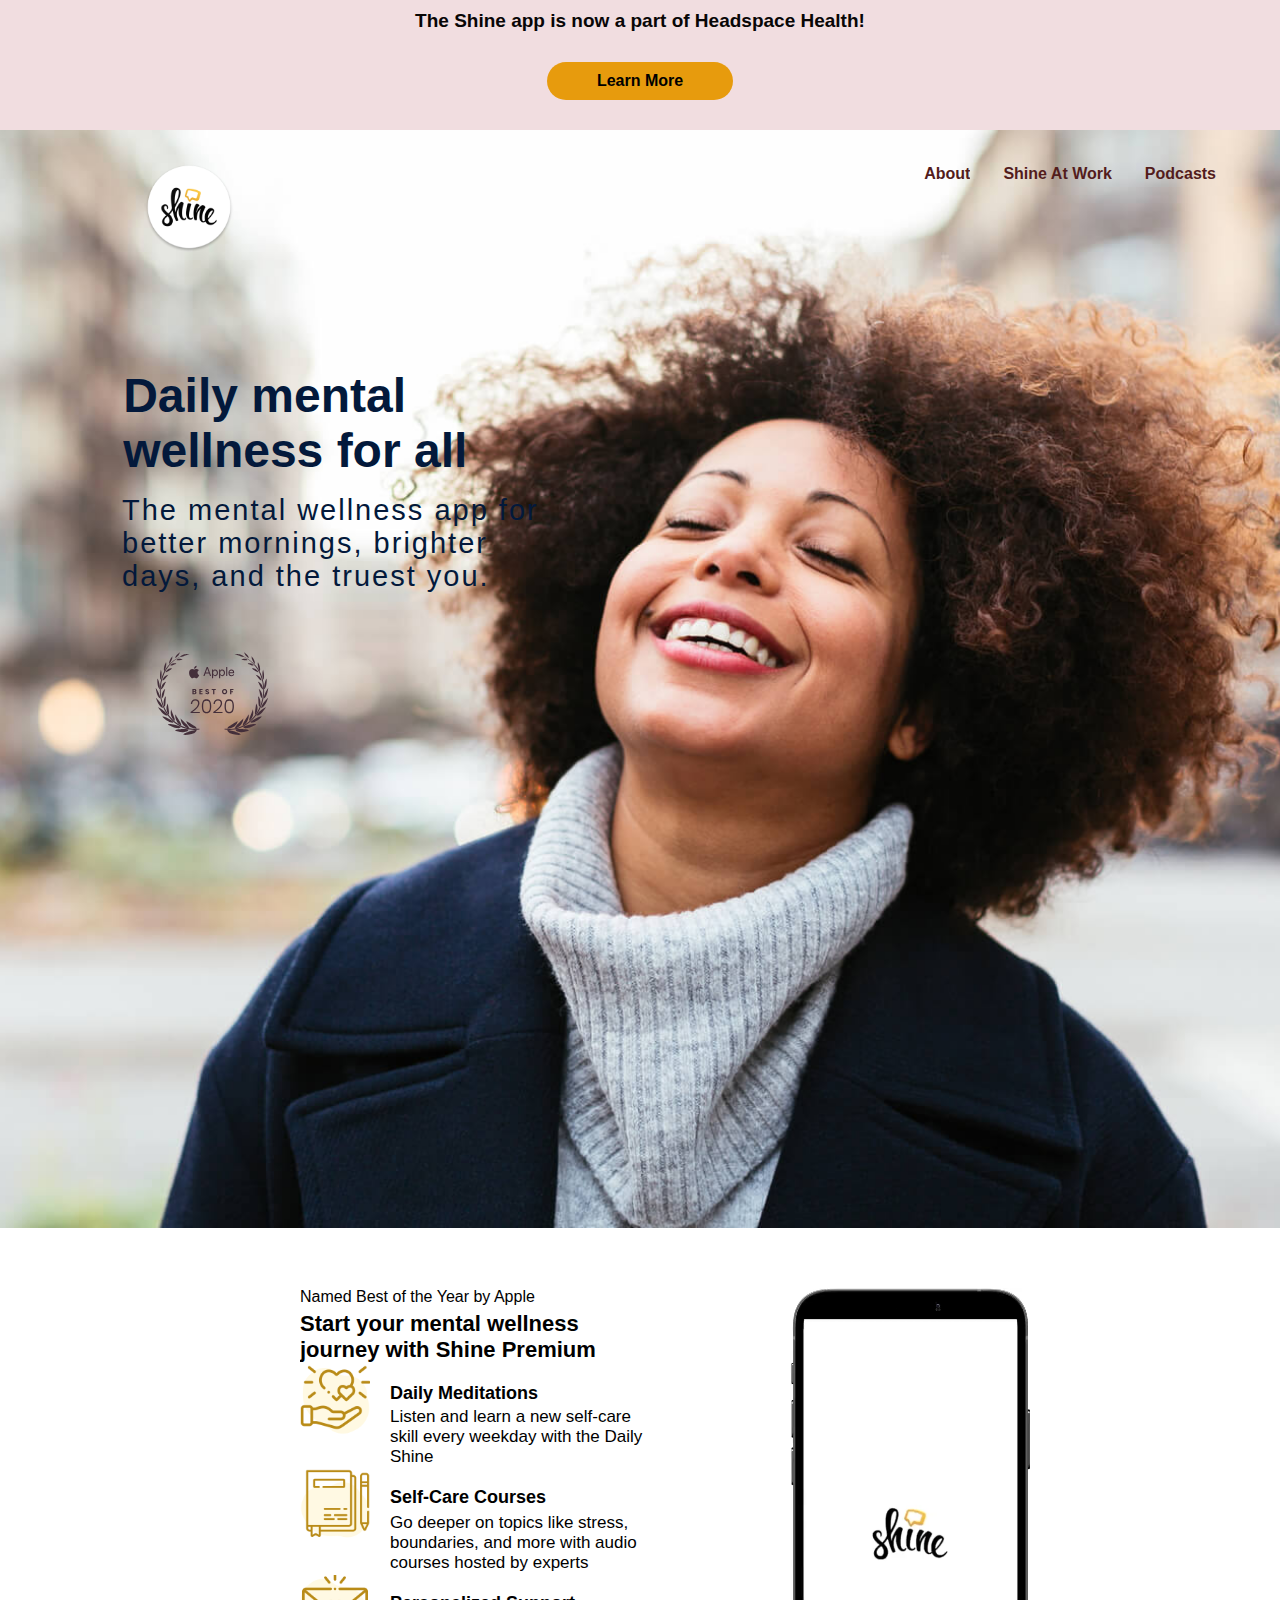
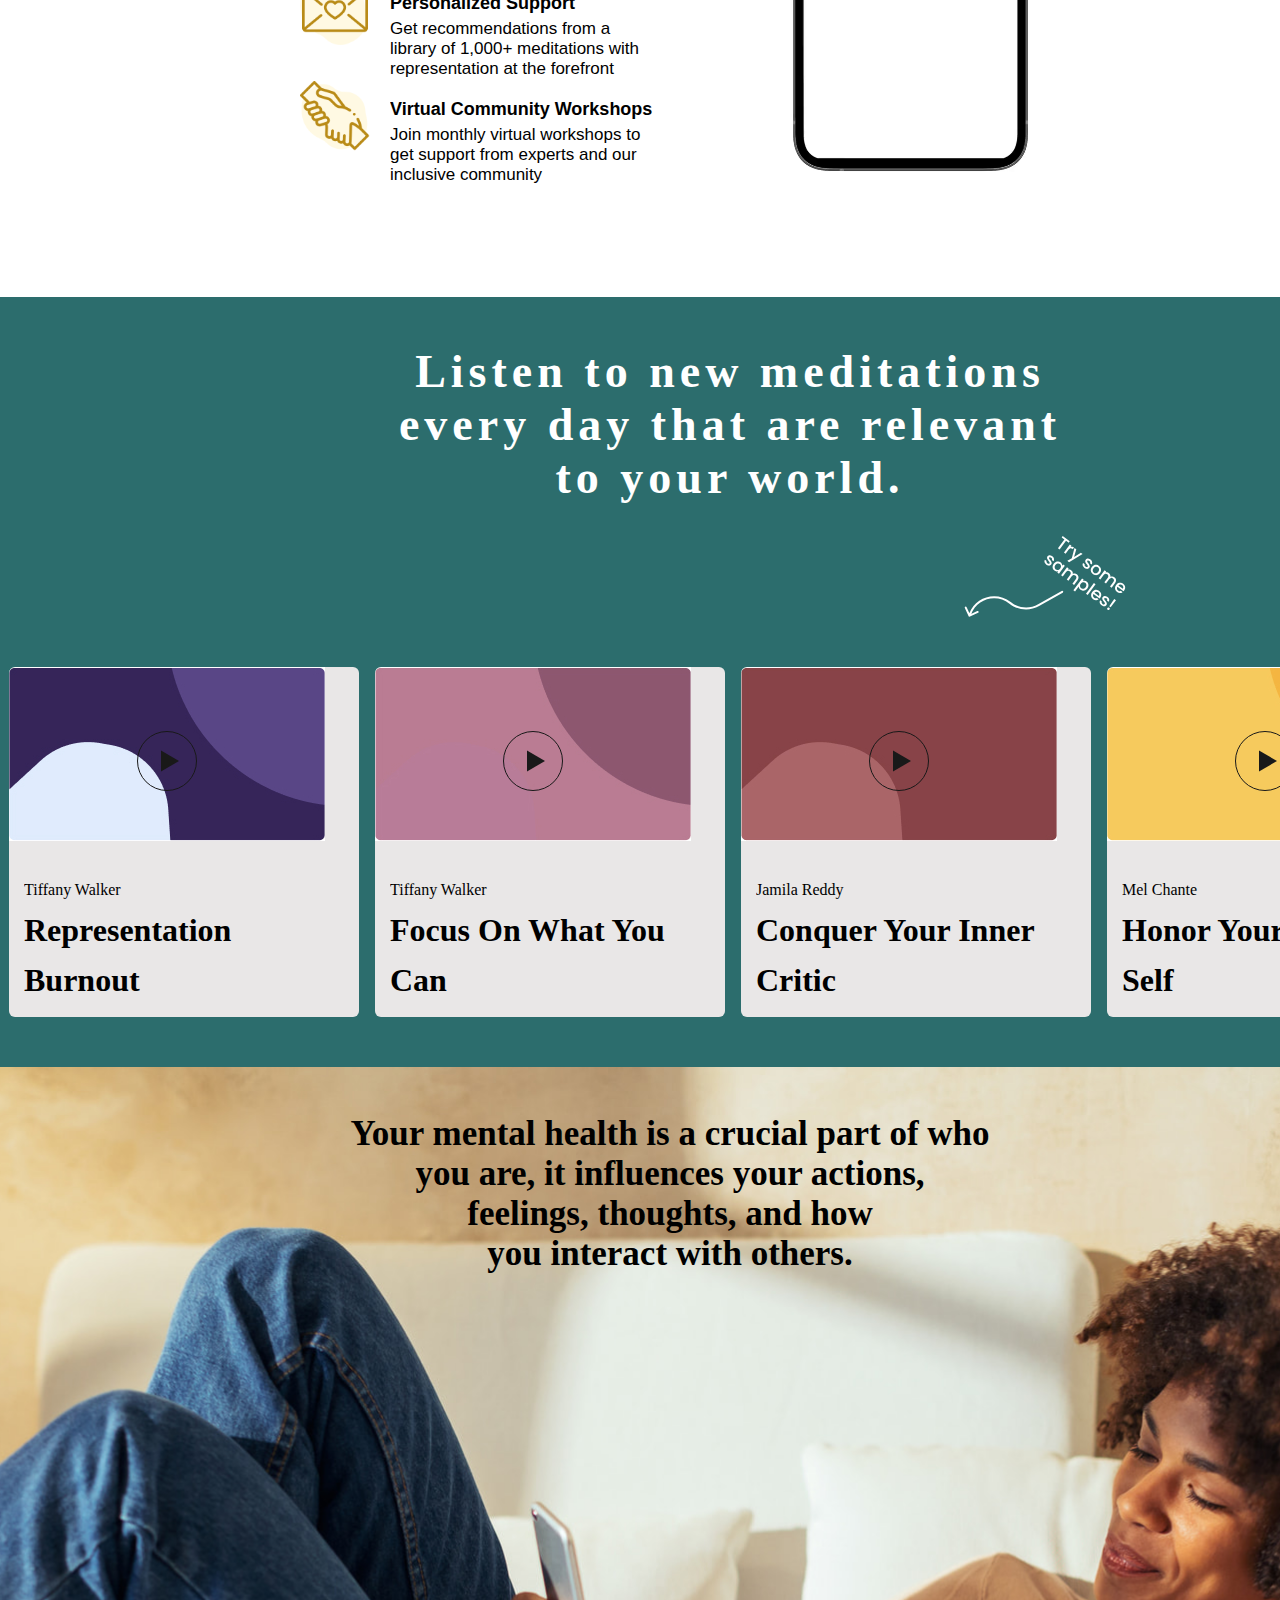
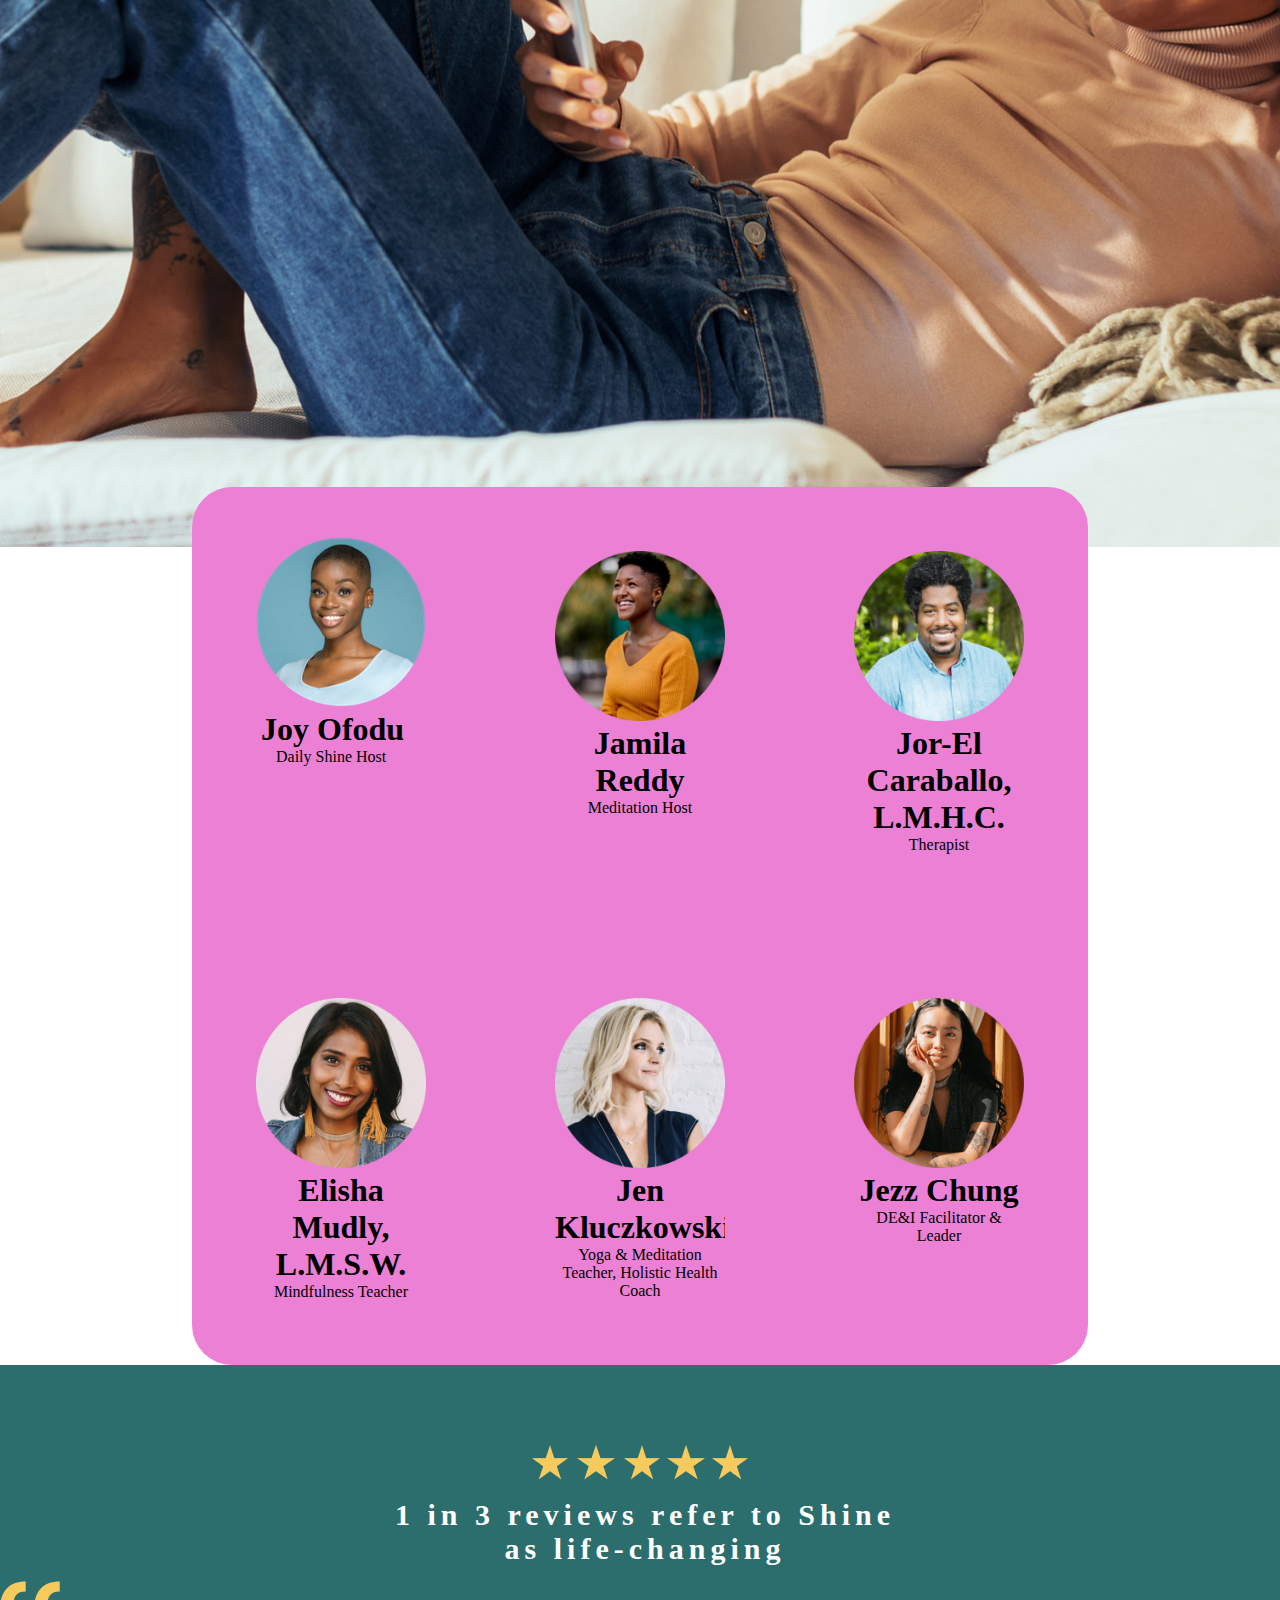
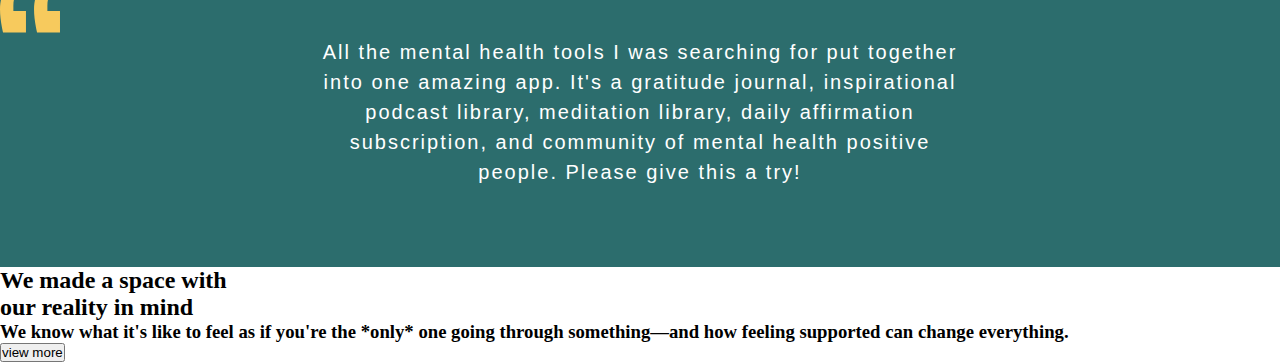
==== index.html @ decebd15 "Original Mental Wellbeing" ====
<!DOCTYPE html>
<html lang="en">

<head>
    <meta charset="UTF-8">
    <meta name="viewport" content="width=device-width, initial-scale=1.0">

    <link rel="stylesheet" href="./css/style.css">
    <link rel="stylesheet" href="https://cdnjs.cloudflare.com/ajax/libs/font-awesome/6.5.2/css/all.min.css"
        integrity="sha512-SnH5WK+bZxgPHs44uWIX+LLJAJ9/2PkPKZ5QiAj6Ta86w+fsb2TkcmfRyVX3pBnMFcV7oQPJkl9QevSCWr3W6A=="
        crossorigin="anonymous" referrerpolicy="no-referrer" />
    <title>ERASMOS</title>
</head>

<body>

    <div>
        <div>


            <header class="header-container">
                <div>
                    <h3 class="tittle">The Shine app is now a part of Headspace Health!</h3>

                    <div id="hdbutton">
                        <button><a href="https://advice.theshineapp.com/articles/shine-headspace-health/"></a>Learn More</a></button>
                    </div>


                </div>

            </header>


        </div>

        <section class="section1bkgrd">

            <div>

                <nav class="navlink">

                    <a href id="logo"><img width="90" src="./img/shine.png" alt=""></a>

                    <ul class="menulinks">
                        <li><a href="" class="menuitem">About</a></li>
                        <li><a href="" class="menuitem">Shine At Work</a></li>
                        <li><a href="" class="menuitem">Podcasts</a></li>
                    </ul>

                </nav>


                <div>

                    <div id="sec1hdtxt">
                        <h2>
                            Daily mental wellness for all
                        </h2>

                        <p id="sec1ptxt">
                            The mental wellness app for <br> better mornings, brighter <br> days, and the truest you.
                        </p>

                    </div>

                    <div class="awardimg">

                        <img width="120" src="./img/apple-best-of-2020.be8d5e79.svg" alt="">

                    </div>

                </div>


            </div>

        </section>

        <section class="section-2">

            <div>

                <div class="apploopvid"><video width="240" src="./clpis/appDemo_DailyShine.388822cc.mp4"></video>
                </div>

                <div class="sec2txt">

                    <p id="sec2ptxt">Named Best of the Year by Apple</p>
                    <h1 id="sec2hd1txt">Start your mental wellness journey with Shine Premium</h1>

                    <div>
                        <div id="medimg"><img width="70" src="./img/meditation.80ed3ff4.png" alt=""></div>

                        <h1 id="medhdtxt">Daily Meditations</h1>
                        <p id="medptxt">Listen and learn a new self-care skill every weekday with the Daily Shine
                        </p>
                    </div>

                    <div>
                        <div id="selfimg"><img width="70" src="./img/download.png" alt=""></div>

                        <h1 id="selfhdtxt">Self-Care Courses</h1>
                        <p id="selfptxt">Go deeper on topics like stress, boundaries, and more with audio courses
                            hosted by experts</p>
                    </div>

                    <div>
                        <div id="persimg"><img width="70" src="./img/download (1).png" alt=""></div>

                        <h1 id="pershdtxt">Personalized Support</h1>
                        <p id="persptxt">Get recommendations from a library of 1,000+ meditations with
                            representation at the forefront</p>
                    </div>

                    <div>
                        <div id="commimg"><img width="70" src="./img/community-icon.f0602545.png" alt=""></div>

                        <h1 id="commhdtxt">Virtual Community Workshops</h1>
                        <p id="commptxt">Join monthly virtual workshops to get support from experts and our
                            inclusive community</p>
                    </div>

                </div>

            </div>

        </section>

        <section class="background">

            <div id="sec3hdtxt">
                <h1>Listen to new meditations every day that are relevant to your world.</h1>
            </div>

            <div id="arrowimg">
                <img src="./img/library-sample-arrow.c578ee2b.svg" alt="">
            </div>

            <div class="playerbox">


                <div id="box1">


                    <a href=""><img src="./img/play-button.c9796f8a.svg" alt=""></a>

                    <p id="box1p">Tiffany Walker</p>
                    <h1 id="box1hd">Representation Burnout</h1>
                </div>

                <div id="box2">
                    <a href=""><img src="./img/play-button.c9796f8a.svg" alt=""></a>

                    <p id="box2p">Tiffany Walker</p>
                    <h1 id="box2hd">Focus On What You Can <br> Control</h1>
                </div>

                <div id="box3">
                    <a href=""><img src="./img/play-button.c9796f8a.svg" alt=""></a>

                    <p id="box3p">Jamila Reddy</p>
                    <h1 id="box3hd">Conquer Your Inner Critic</h1>
                </div>

                <div id="box4">
                    <a href=""><img src="./img/play-button.c9796f8a.svg" alt=""></a>

                    <p id="box4p">Mel Chante</p>
                    <h1 id="box4hd">Honor Your Whole Self</h1>
                </div>

            </div>

        </section>


        <section class="sec5backcolor">

            <div>
                <h2>Your mental health is a crucial part of who <br>you are, it influences your actions, <br>feelings,
                    thoughts, and how <br>you interact with others.</h2>

            </div>


        </section>

        <div class="teacher-container">

            <div class="teachersub-container">

                <div id="Joy">
                    <img class="joyimg" width="170" src="./img/Shine _ Calm Anxiety & Stress_files/joy.81050911.png" alt="">
                    <h1 class="joyname">Joy Ofodu</h1>
                    <p class="joyposi">Daily Shine Host</p>
                </div>

                <div id="Jamila">
                    <img class="jamilaimg" width="170" src="./img/Shine _ Calm Anxiety & Stress_files/jamila.f13e5572.png"
                        alt="">
                    <h1 class="jamilaname">Jamila Reddy</h1>
                    <p class="jamilaposi">Meditation Host</p>
                </div>

                <div id="Jor">
                    <img class="jorimg" width="170" src="./img/Shine _ Calm Anxiety & Stress_files/jor.ecbe910b.png" alt="">
                    <h1 class="jorname">Jor-El Caraballo, L.M.H.C.</h1>
                    <p class="jorposi">Therapist</p>
                </div>

                <div id="Eli">
                    <img class="eliimg" width="170" src="./img/Shine _ Calm Anxiety & Stress_files/elisha.071a3d07.png"
                        alt="">
                    <h1 class="eliname">Elisha Mudly, L.M.S.W.</h1>
                    <p class="eliosi">Mindfulness Teacher</p>
                </div>

                <div id="Jen">
                    <img class="jenimg" width="170" src="./img/Shine _ Calm Anxiety & Stress_files/jen.3a113cab.png" alt="">
                    <h1 class="jenname">Jen Kluczkowski</h1>
                    <p class="jenposi">Yoga & Meditation Teacher, Holistic Health Coach</p>
                </div>

                <div id="Jezz">
                    <img class="jezzimg" width="170" src="./img/Shine _ Calm Anxiety & Stress_files/jezz.561d1533.png"
                        alt="">
                    <h1 class="jezzname">Jezz Chung</h1>
                    <p class="jezzposi">DE&I Facilitator & Leader</p>
                </div>
            </div>



        </div>


        <section class="bkgrdsec6">
            <div>
                <div class="fivestarimg"><img src="./img/5 star.png" alt=""></div>
                <div>
                    <h1 class="reviewhd">1 in 3 reviews refer to Shine as life-changing</h1>
                    <div class="quoteimg"><img width="60" src="./img/quote.622a71d5.svg" alt=""></div>
                    <p class="reviewquote">All the mental health tools I was searching for put together <br>into one amazing
                        app. It's a gratitude journal, inspirational <br>podcast library, meditation library, daily
                        affirmation
                        <br>subscription, and community of mental health positive <br>people. Please give this a try!</p>
                </div>
            </div>
        </section>


        <section class="sec7">
            <div>
                <h2>
                    We made a space with <br> our reality in mind
                </h2>
                <h3>
                    We know what it's like to feel as if you're the *only* one going through something—and how feeling
                    supported can change everything.
                </h3>
            </div>

        </section>

    </div>
    <div class="">
        <button class="aboutbutton" id="btn-btn">view more</button>
    </div>

</body>

</html>
---- css/style.css ----
* {
  margin: 0;
  padding: 0;
  box-sizing: border-box;
  overflow-x: hidden;
}


.header-container {
  padding: 2rem 20rem;
  text-align: center;

}



.header-container {
  background-color: rgb(241, 221, 224);
  padding-bottom: 30px;
  padding-top: 10px;
}

.header-container h3 {
  font-family: arial;
  font-size: 19px;
  padding-bottom: 30px;
  color: rgb(8, 6, 6);
  text-decoration: none;
  
}

.header-container button {
  border-radius: 20px;
  padding-left: 50px;
  padding-right: 50px;
  padding-top: 10px;
  padding-bottom: 10px;
  font-size: 15px;
  text-decoration: none;
  font-size: medium;
  text-decoration: none;
  border: none;
  font-weight: bold;
  background-color: rgb(231, 155, 13);
}





.section1bkgrd {
  background-image: url(../img/smilelady.jpg);
  background-repeat: no-repeat;
  background-size: cover;
  background-position: center;
  padding-left: 2rem;
  padding-right: 4rem;
  height: 122vh;
}

nav {
  display: flex;
  justify-content: space-between;
  align-items: center;
  justify-content: space-between;

}

.menulinks {
  display: flex;
  list-style: none;
  justify-content: space-evenly;
  align-items: center;
  gap: 33px;
  padding-bottom: 70px;
  font-family: Arial, Helvetica, sans-serif;
  font-size: 16px;
}


.menuitem {
  text-decoration: none;
  color: rgb(83, 28, 28);
  font-weight: 690;

}

#logo {
  padding: 2rem 7rem;
}

#sec1hdtxt h2 {
  padding-top: 5rem;
  width: 350px;
  margin-left: 5.7rem;
  font-size: 3rem;
  font-family: Arial, Helvetica, sans-serif;
  color: rgb(3, 25, 59);
}

#sec1ptxt {
  font-family: Arial, Helvetica, sans-serif;
  color: rgb(3, 25, 59);
  margin-left: 90px;
  width: 510px;
  padding-top: 1rem;
  font-size: 29px;
  letter-spacing: 2px;
}

.awardimg {
  margin-left: 120px;
  margin-top: 40px;
  padding-top: 18px;
}

#sec2ptxt {
  font-family: arial;
  margin-left: 300px;
  padding-top: 60px;
}

#sec2hd1txt {
  font-family: arial;
  font-size: 22px;
  margin-left: 300px;
  display: flex;
  flex-direction: column;
  width: 300px;
  margin-top: 5px;
}

#medimg {
  margin-left: 300px;
  margin-top: 2px;
  float: left;
}

#medhdtxt {
  margin-top: 20px;
  margin-left: 390px;
  display: flex;
  flex-direction: column;
  font-family: arial;
  font-size: 18px;
}

#medptxt {
  margin-left: 390px;
  display: flex;
  flex-direction: column;
  font-family: arial;
  font-size: 17px;
  width: 270px;
  margin-top: 3px;
}

#selfimg {
  margin-left: 300px;
  margin-top: 2px;
  float: left;
}

#selfhdtxt {
  margin-top: 20px;
  margin-left: 390px;
  display: flex;
  flex-direction: column;
  font-family: arial;
  font-size: 18px;
}

#selfptxt {
  margin-left: 390px;
  display: flex;
  flex-direction: column;
  font-family: arial;
  font-size: 17px;
  width: 270px;
  margin-top: 5px;
}

#persimg {
  margin-left: 300px;
  margin-top: 2px;
  float: left;
}

#pershdtxt {
  margin-top: 20px;
  margin-left: 390px;
  display: flex;
  flex-direction: column;
  font-family: arial;
  font-size: 18px;
}

#persptxt {
  margin-left: 390px;
  display: flex;
  flex-direction: column;
  font-family: arial;
  font-size: 17px;
  width: 270px;
  margin-top: 5px;
}

#commimg {
  margin-left: 300px;
  margin-top: 2px;
  float: left;
}


#commhdtxt {
  margin-top: 20px;
  margin-left: 390px;
  display: flex;
  flex-direction: column;
  font-family: arial;
  font-size: 18px;
}

#commptxt {
  margin-left: 390px;
  display: flex;
  flex-direction: column;
  font-family: arial;
  font-size: 17px;
  width: 270px;
  margin-top: 5px;
  padding-bottom: 7rem;
}

.apploopvid {
  float: right;
  margin-right: 250px;
  height: 570px;
  align-self: center;
  object-fit: contain;
  overflow: visible;
  padding-top: 60px;
}

#sec3hdtxt {
  display: flex;
  justify-content: center;
  align-items: center;
  text-align: center;
  padding: 15px;
  font-family: calibri;
  color: white;
  font-size: 23px;
  width: 720px;
  margin-left: 370px;
  letter-spacing: 5px;
  padding-top: 3rem;
  text-rendering: optimizeLegibility;
}


.background {
  color: brown;
  background-color: rgb(44, 109, 109);
}

#arrowimg {
  margin-left: 60rem;
  align-self: flex-end;
}

.playerbox {
  display: flex;
  justify-content: center;
  gap: 15px;
  height: auto;
  margin-top: 10px;
  padding-right: 35px;
  padding-bottom: 3rem;
  width: 1500px;
  height: 400px;
}

/* .playerbox img{
    padding: 1px 12px;
    padding-top: 10px;
  } */

#box1 {
  width: 350px;
  height: 350px;
  background: rgb(233, 231, 231);
  background-image: url('../img/track-purple.196d4fba.jpg');
  background-repeat: no-repeat;
  color: black;
  margin-left: 1px;
  border-radius: 6px;
  box-shadow: 0px, 2px, 4px rgba(0, 0, 0.3);
  padding-right: 2rem;
  padding-top: 4rem;
}

#box1 a {
  padding: 8rem;
}

#box1p {
  line-height: 30px;
  padding-top: 5rem;
  margin-left: 15px;
}


#box1hd {
  line-height: 50px;
  margin-left: 15px;
}

#box2 {
  width: 350px;
  height: 350px;
  background: rgb(233, 231, 231);
  background-image: url('../img/download\ v.jfif');
  background-repeat: no-repeat;
  color: black;
  margin-left: 1px;
  border-radius: 6px;
  box-shadow: 0px, 2px, 4px rgba(0, 0, 0.3);
  padding-right: 2rem;
  padding-top: 4rem;

}

#box2 a {
  padding: 8rem;
}

#box2p {
  line-height: 30px;
  margin-left: 15px;
  padding-top: 5rem;
}

#box2hd {
  line-height: 50px;
  margin-left: 15px;
}

#box3 {
  width: 350px;
  height: 350px;
  background: rgb(233, 231, 231);
  background-image: url('../img/box3.jfif');
  background-repeat: no-repeat;
  color: black;
  margin-left: 1px;
  border-radius: 6px;
  box-shadow: 0px, 2px, 4px rgba(0, 0, 0.3);
  padding-right: 2rem;
  padding-top: 4rem;

}

#box3 a {
  padding: 8rem;
}

#box3p {
  line-height: 30px;
  margin-left: 15px;
  padding-top: 5rem;
}

#box3hd {
  line-height: 50px;
  margin-left: 15px;
}

#box4 {
  width: 350px;
  height: 350px;
  background: rgb(233, 231, 231);
  background-image: url('../img/box4.jfif');
  background-repeat: no-repeat;
  color: black;
  margin-left: 1px;
  border-radius: 6px;
  box-shadow: 0px, 2px, 4px rgba(0, 0, 0.3);
  padding-right: 2rem;
  padding-top: 4rem;

}

#box4 a {
  padding: 8rem;
}

#box4p {
  line-height: 30px;
  margin-left: 15px;
  padding-top: 5rem;
}

#box4hd {
  line-height: 50px;
  margin-left: 15px;
}

#backgroundimg {
  /* height: 100%;
  width: 20%; */

}

.background-img {
  background-image: url("../img/relaxing-expert-section-bg-image.0e1790a9.jpg");
  background-repeat: no-repeat;
  background-size: cover;
  background-position: center;
}


.sec5backcolor {
  background-image: url('../img/relaxing-expert-section-bg-image.0e1790a9.jpg');
  background-position: center;
  background-repeat: no-repeat;
  background-size: cover;
  /* background-color: pink; */
  background-size: cover;
  padding-bottom: 20rem;
  height: 120vh;
}

.sec5backcolor {
  padding-top: 2rem;
}

.sec5backcolor h2 {
  display: flex;
  justify-content: center;
  align-items: center;
  text-align: center;
  padding: 15px;
  font-family: calibri;
  color: rgb(0, 0, 0);
  font-size: 35px;
  margin-left: 60px;
}

.teacher-container {
  background-color: rgb(236, 128, 213);
  width: 70%;
  margin-left: auto;
  margin-right: auto;
  margin-top: -60px;
  border-radius: 40px;
}

.teachersub-container {
  padding-top: -3rem;
  display: grid;
  grid-template-columns: repeat(3, 1fr);
  grid-template-rows: repeat(2, 1fr);
  grid-column-gap: 1px;
  grid-row-gap: 16px;

}

#Joy {
  padding: 4rem;
  padding-top: 50px;
}

#Joy h1 {
  margin-left: 5px;
}

#Joy p {
  margin-left: 20px;
}

#Jamila {
  padding: 4rem;
  text-align: center;
}

#Jor {
  padding: 4rem;
  text-align: center;
}

#Eli {
  padding: 4rem;
  text-align: center;
}

#Jen {
  padding: 4rem;
  text-align: center;
}

#Jezz {
  padding: 4rem;
  text-align: center;
}

.bkgrdsec6 {
  background-color: rgb(44, 109, 109);
  height: auto;
}

.fivestarimg {
  display: flex;
  justify-content: center;
  align-items: center;
  text-align: center;
  padding-top: 80px;
}

.reviewhd {
  display: flex;
  justify-content: center;
  align-items: center;
  text-align: center;
  padding: 15px;
  font-family: calibri;
  color: white;
  font-size: 30px;
  width: 550px;
  margin-left: 370px;
  letter-spacing: 5px;
}

.reviewquote {
  text-align: center;
  font-family: arial;
  color: white;
  font-size: 20px;
  align-items: center;
  /* padding-left: rem; */
  padding-bottom: 5rem;
  letter-spacing: 2px;
  line-height: 30px;
  justify-content: center;
  
}
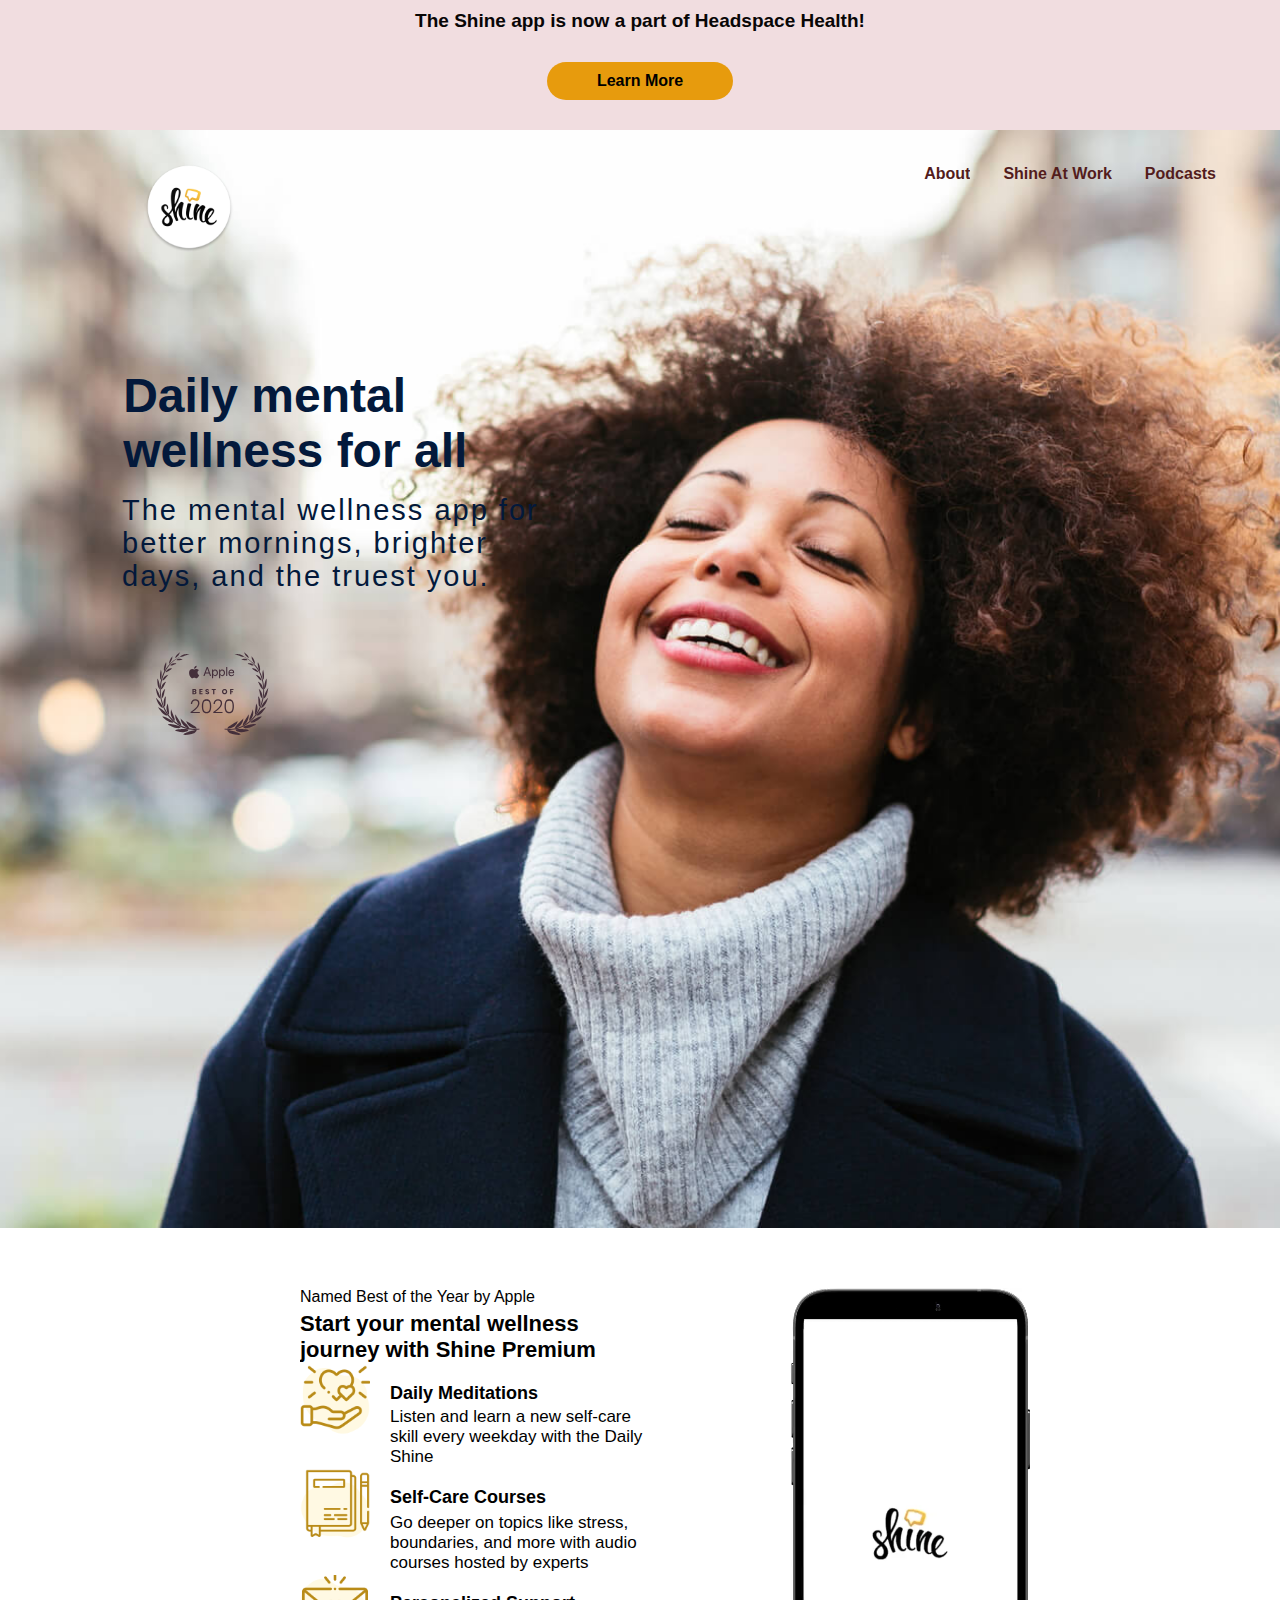
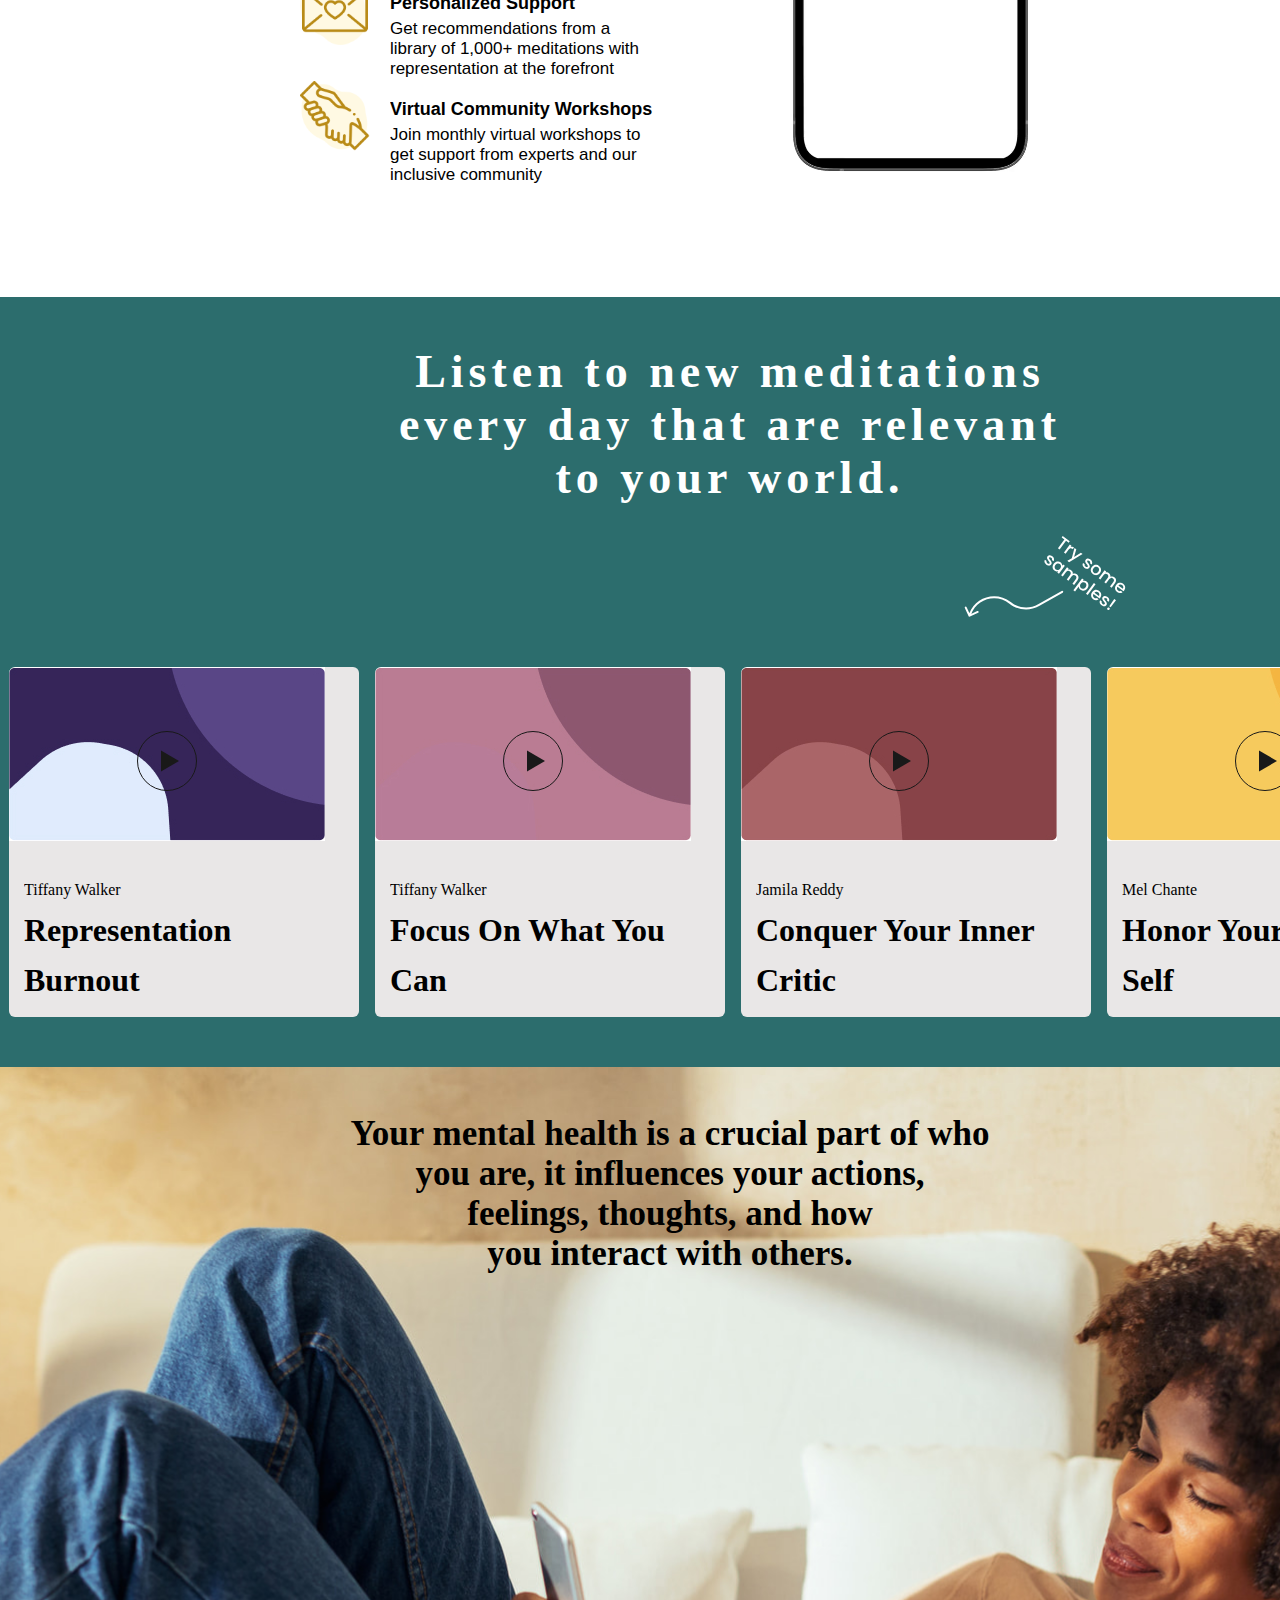
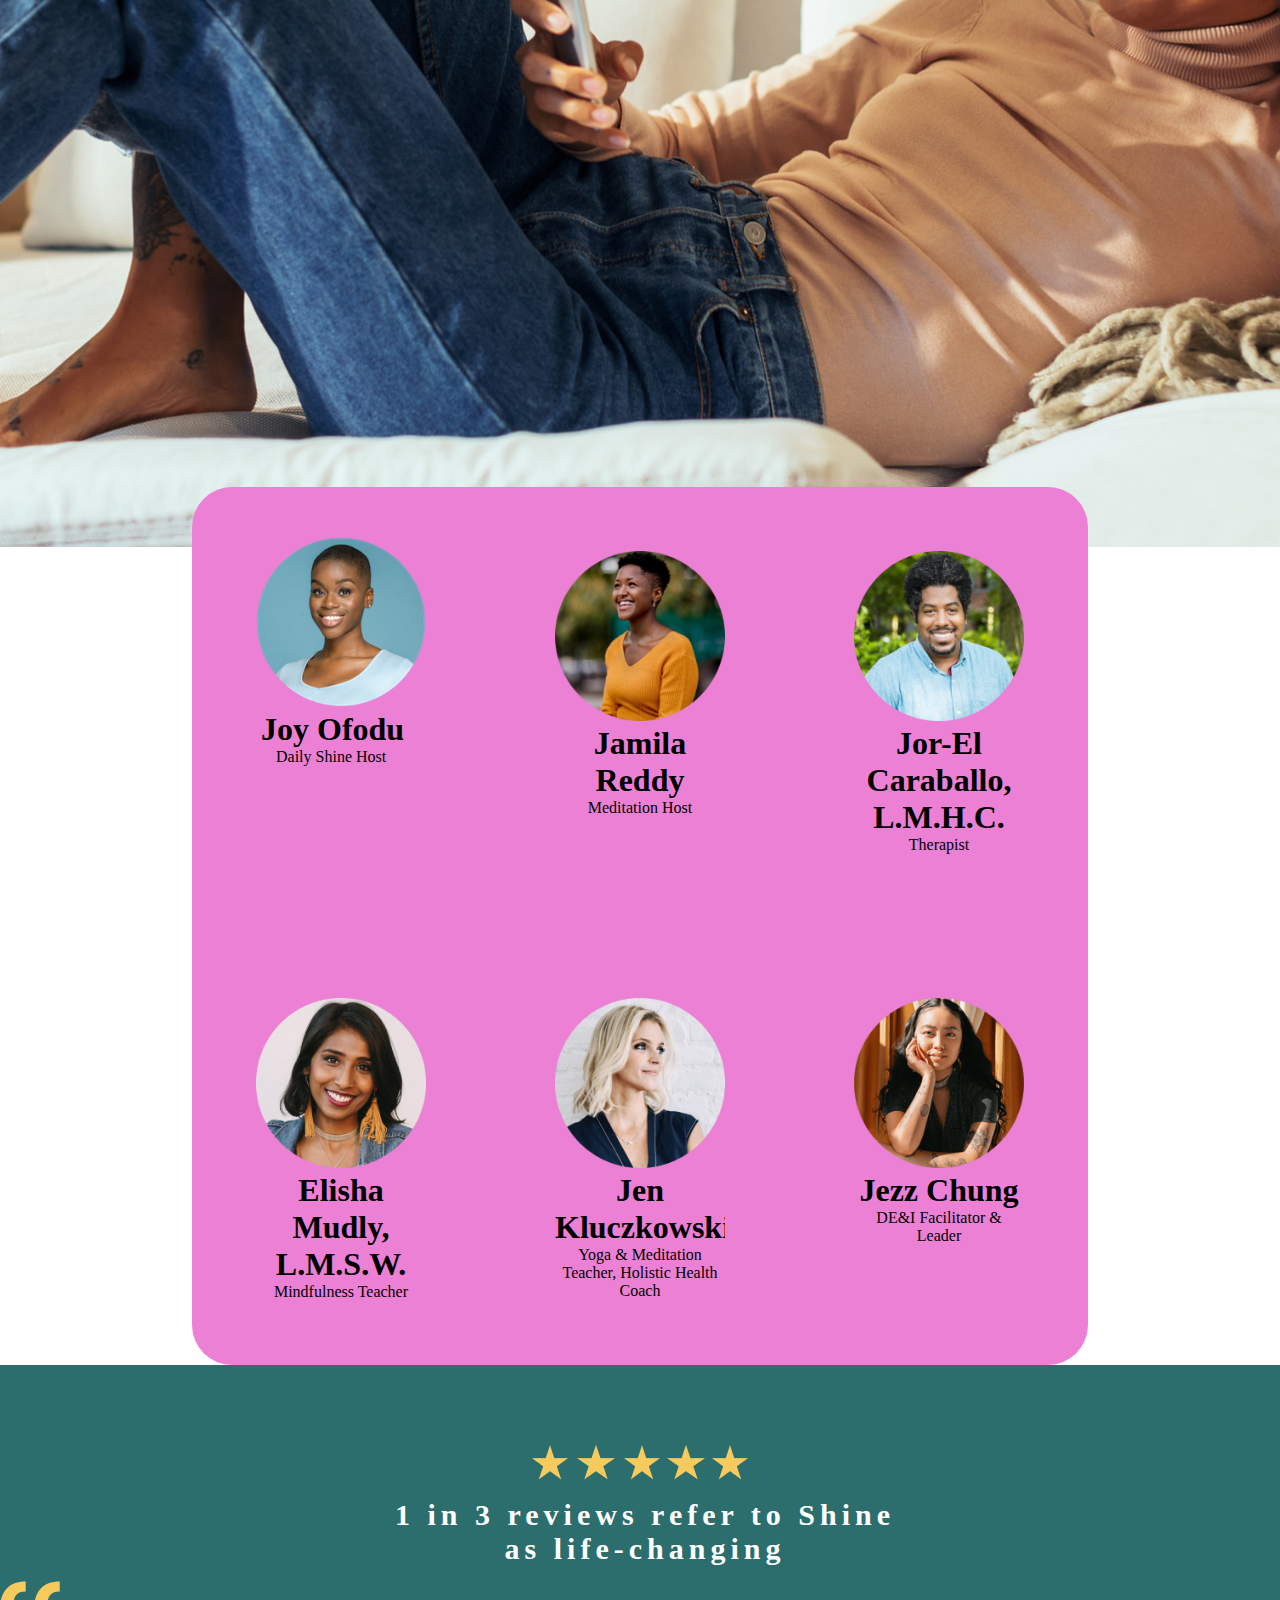
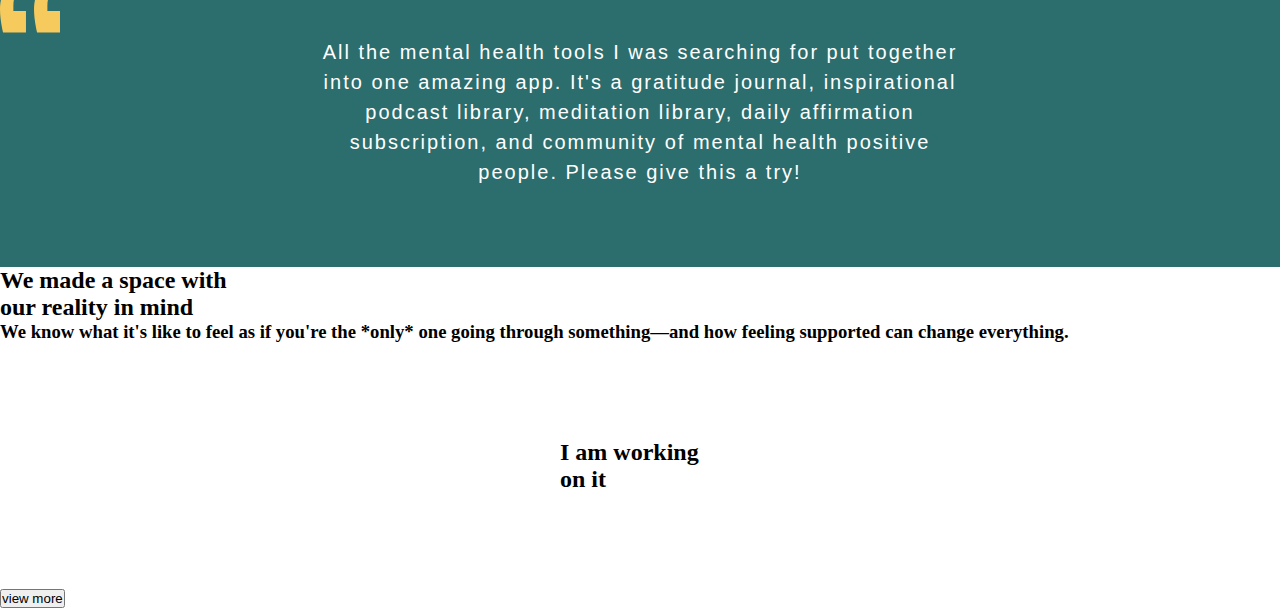
==== commit ca9c67e9: "added a header in section 8" ====
--- a/index.html
+++ b/index.html
@@ -263,6 +263,12 @@
 
         </section>
 
+        <section class="sec8 header">
+            <h2>
+                I am working on it
+            </h2>
+        </section>
+
     </div>
     <div class="">
         <button class="aboutbutton" id="btn-btn">view more</button>
--- a/css/style.css
+++ b/css/style.css
@@ -406,11 +406,7 @@
   margin-left: 15px;
 }
 
-#backgroundimg {
-  /* height: 100%;
-  width: 20%; */
-
-}
+
 
 .background-img {
   background-image: url("../img/relaxing-expert-section-bg-image.0e1790a9.jpg");
@@ -425,7 +421,7 @@
   background-position: center;
   background-repeat: no-repeat;
   background-size: cover;
-  /* background-color: pink; */
+  
   background-size: cover;
   padding-bottom: 20rem;
   height: 120vh;
@@ -544,3 +540,7 @@
   justify-content: center;
   
 }
+
+.sec8 h2{
+  padding: 6rem 35rem;
+}